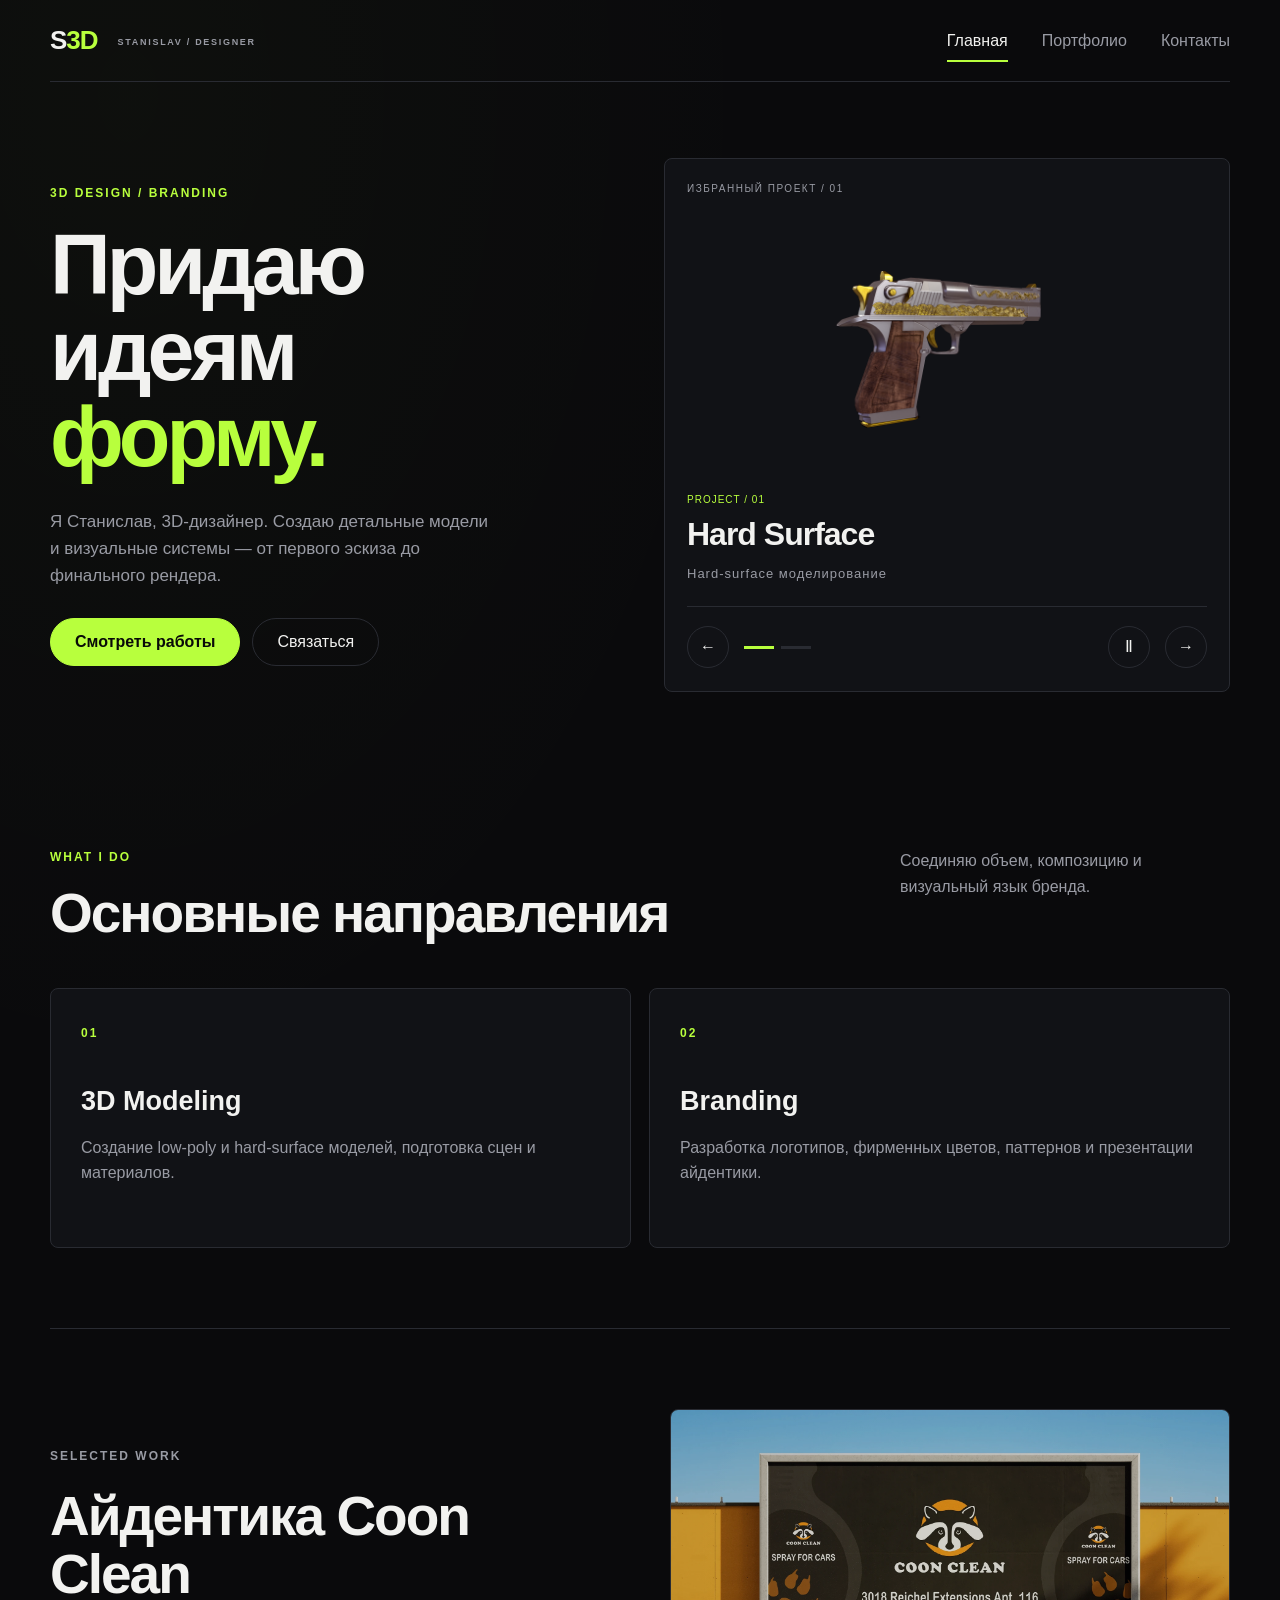
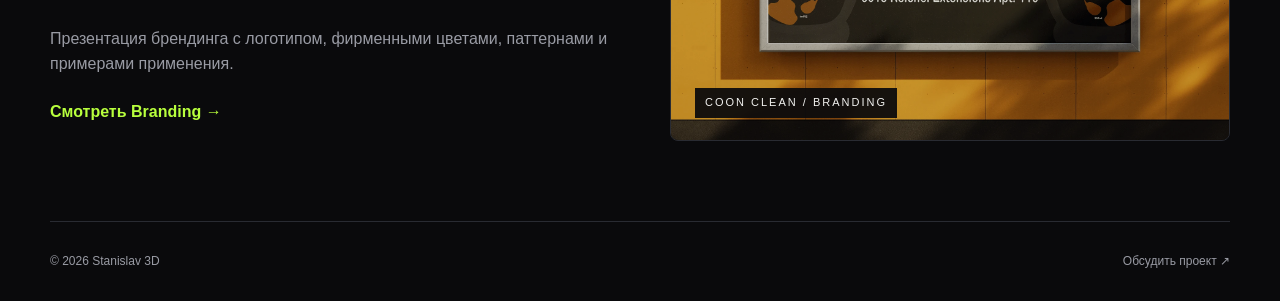
==== index.html @ 618aa7d1 "Initial commit" ====
<!DOCTYPE html>
<html lang="ru">
<head>
  <meta charset="UTF-8">
  <meta name="viewport" content="width=device-width, initial-scale=1.0">
  <meta name="description" content="3D дизайнер — портфолио и интерактивные проекты.">
  <title>Stanislav 3D — Главная</title>
  <link rel="icon" href="favicon.svg" type="image/svg+xml">
  <link rel="stylesheet" href="css/style.css">
</head>
<body>
  <a class="skip-link" href="#main">Перейти к содержимому</a>
  <header class="site-header">
    <a class="logo" href="index.html">S<span>3D</span></a>
    <button class="menu-toggle" aria-controls="mainNav" aria-label="Открыть меню" aria-expanded="false">☰</button>
    <nav id="mainNav" class="main-nav" aria-label="Основная навигация">
      <a class="active" aria-current="page" href="index.html">Главная</a>
      <a href="portfolio.html">Портфолио</a>
      <a href="contacts.html">Контакты</a>
    </nav>
  </header>

  <main id="main">
    <section class="hero">
      <div class="hero-content">
        <p class="eyebrow">3D DESIGN / BRANDING</p>
        <h1>Придаю идеям <span>форму.</span></h1>
        <p class="hero-text">Я Станислав, 3D-дизайнер. Создаю детальные модели и визуальные системы — от первого эскиза до финального рендера.</p>
        <div class="hero-actions">
          <a class="btn btn-primary" href="portfolio.html">Смотреть работы</a>
          <a class="btn btn-secondary" href="contacts.html">Связаться</a>
        </div>
      </div>

      <div class="hero-slider" tabindex="0" aria-roledescription="карусель" aria-label="Слайдер проектов">
        <div class="slides">
          <article class="slide active">
            <div class="slide-number">ИЗБРАННЫЙ ПРОЕКТ / 01</div><img class="slide-image" src="images/gun.png" alt="Hard-surface модель — авторский рендер">
            <div>
              <p>PROJECT / 01</p>
              <h2>Hard Surface</h2>
              <span>Hard-surface моделирование</span>
            </div>
          </article>
          <article class="slide">
            <div class="slide-number">ИЗБРАННЫЙ ПРОЕКТ / 02</div><img class="slide-image" src="branding/1.png" alt="Айдентика Coon Clean">
            <div>
              <p>PROJECT / 02</p>
              <h2>Coon Clean</h2>
              <span>Айдентика и визуальные системы</span>
            </div>
          </article>
        </div>
        <div class="slider-controls">
          <button id="prevSlide" aria-label="Предыдущий слайд">←</button>
          <div id="sliderDots" class="slider-dots"></div><button id="pauseSlide" aria-label="Остановить слайдер" aria-pressed="false">Ⅱ</button>
          <button id="nextSlide" aria-label="Следующий слайд">→</button>
        </div>
      </div>
    </section>

    <section class="section">
      <div class="section-heading">
        <div>
          <p class="eyebrow">WHAT I DO</p>
          <h2>Основные направления</h2>
        </div>
        <p class="section-note">Соединяю объем, композицию и визуальный язык бренда.</p>
      </div>
      <div class="feature-grid">
        <article class="feature-card">
          <span class="feature-icon">01</span>
          <h3>3D Modeling</h3>
          <p>Создание low-poly и hard-surface моделей, подготовка сцен и материалов.</p>
        </article>
        <article class="feature-card">
          <span class="feature-icon">02</span>
          <h3>Branding</h3>
          <p>Разработка логотипов, фирменных цветов, паттернов и презентации айдентики.</p>
        </article>
      </div>
    </section>

    <section class="section showcase">
      <div>
        <p class="eyebrow">SELECTED WORK</p>
        <h2>Айдентика Coon Clean</h2>
        <p>Презентация брендинга с логотипом, фирменными цветами, паттернами и примерами применения.</p>
        <a class="text-link" href="portfolio.html?filter=branding">Смотреть Branding →</a>
      </div>
      <div class="showcase-box">
        <img src="branding/4.png" alt="Пример рекламного макета бренда Coon Clean" loading="lazy">
        <span>COON CLEAN / BRANDING</span>
      </div>
    </section>
  </main>

  <footer class="site-footer">
    <span>© 2026 Stanislav 3D</span>
    <a href="contacts.html">Обсудить проект ↗</a>
  </footer>
  <script src="js/main.js"></script>
  <script src="js/slider.js"></script>
</body>
</html>
---- css/style.css ----
:root {
  --bg: #0a0a0c;
  --surface: #111216;
  --surface-2: #17181d;
  --text: #f2f2f0;
  --muted: #999ba4;
  --line: #292b32;
  --accent: #b8ff3d;
  --danger: #ff6b6b;
  --max: 1180px;
  --radius: 20px;
}

* { box-sizing: border-box; margin: 0; padding: 0; }
html { scroll-behavior: smooth; }
body {
  background: var(--bg);
  color: var(--text);
  font-family: Arial, Helvetica, sans-serif;
  line-height: 1.6;
}
a { color: inherit; text-decoration: none; }
button, input, textarea, select { font: inherit; }
button { cursor: pointer; }

.site-header {
  width: min(var(--max), calc(100% - 40px));
  margin: 0 auto;
  min-height: 82px;
  display: flex;
  align-items: center;
  justify-content: space-between;
  border-bottom: 1px solid var(--line);
}
.logo { font-size: 26px; font-weight: 800; letter-spacing: -1px; }
.logo span { color: var(--accent); }
.main-nav { display: flex; gap: 34px; }
.main-nav a { color: var(--muted); position: relative; transition: color .25s ease; }
.main-nav a:hover, .main-nav a.active { color: var(--text); }
.main-nav a.active::after {
  content: "";
  position: absolute;
  left: 0; right: 0; bottom: -9px;
  height: 2px;
  background: var(--accent);
}
.menu-toggle { display: none; background: none; border: 0; color: var(--text); font-size: 26px; }

.hero {
  width: min(var(--max), calc(100% - 40px));
  min-height: 650px;
  margin: 0 auto;
  display: grid;
  grid-template-columns: 1.15fr .85fr;
  gap: 70px;
  align-items: center;
}
.eyebrow { color: var(--accent); font-size: 12px; letter-spacing: 2px; font-weight: 700; margin-bottom: 18px; }
.hero h1, .page-hero h1 { font-size: clamp(46px, 7vw, 82px); line-height: .98; letter-spacing: -4px; max-width: 800px; }
.hero h1 span { color: var(--accent); }
.hero-text { max-width: 590px; color: var(--muted); font-size: 18px; margin: 28px 0; }
.hero-actions { display: flex; gap: 12px; flex-wrap: wrap; }

.btn {
  display: inline-flex; align-items: center; justify-content: center;
  min-height: 48px; padding: 0 24px; border-radius: 100px;
  border: 1px solid var(--line); transition: transform .25s ease, background .25s ease, color .25s ease;
}
.btn:hover { transform: translateY(-3px); }
.btn-primary { background: var(--accent); color: #090a08; border-color: var(--accent); font-weight: 700; }
.btn-secondary { color: var(--text); background: transparent; }

.hero-slider {
  min-height: 420px; border: 1px solid var(--line); border-radius: var(--radius);
  background: linear-gradient(145deg, #17191e, #0c0d10);
  padding: 28px; display: flex; flex-direction: column; justify-content: space-between;
  overflow: hidden;
}
.slides { position: relative; min-height: 330px; }
.slide {
  position: absolute; inset: 0; opacity: 0; transform: translateX(30px);
  transition: opacity .45s ease, transform .45s ease;
  display: flex; flex-direction: column; justify-content: space-between;
}
.slide.active { opacity: 1; transform: translateX(0); }
.slide::before {
  content: ""; position: absolute; width: 180px; height: 180px; border-radius: 50%;
  background: var(--accent); filter: blur(70px); opacity: .12; right: 15%; top: 20%;
}
.slide-number { font-size: 13px; color: var(--muted); }
.slide h2 { font-size: 48px; line-height: 1; margin: 10px 0; }
.slide p, .slide span { color: var(--muted); font-size: 13px; letter-spacing: 1px; }
.slider-controls { display: flex; align-items: center; gap: 15px; }
.slider-controls button {
  width: 42px; height: 42px; border-radius: 50%; border: 1px solid var(--line);
  color: var(--text); background: transparent;
}
.slider-dots { display: flex; gap: 7px; flex: 1; }
.slider-dot { width: 22px; height: 3px; border: 0; background: var(--line); }
.slider-dot.active { background: var(--accent); }

.section { width: min(var(--max), calc(100% - 40px)); margin: 0 auto; padding: 100px 0; }
.section-heading { display: flex; justify-content: space-between; gap: 40px; margin-bottom: 45px; }
.section h2 { font-size: clamp(34px, 5vw, 55px); line-height: 1.05; letter-spacing: -2px; }
.section-note { color: var(--muted); max-width: 330px; }
.feature-grid { display: grid; grid-template-columns: repeat(3, 1fr); gap: 18px; }
.feature-card {
  background: var(--surface); border: 1px solid var(--line); border-radius: var(--radius);
  padding: 30px; min-height: 260px; transition: transform .25s ease, border-color .25s ease;
}
.feature-card:hover { transform: translateY(-7px); border-color: #464953; }
.feature-icon { color: var(--accent); font-size: 12px; letter-spacing: 2px; font-weight: 700; }
.feature-card h3 { font-size: 27px; margin: 65px 0 12px; }
.feature-card p, .showcase p { color: var(--muted); }
.showcase { display: grid; grid-template-columns: 1fr 1fr; gap: 60px; align-items: center; }
.showcase p { max-width: 560px; margin: 22px 0; }
.text-link { color: var(--accent); font-weight: 700; }
.showcase-box {
  min-height: 330px; border: 1px solid var(--line); border-radius: var(--radius);
  background: radial-gradient(circle at 50% 45%, #273020, #111216 45%, #0a0a0c 75%);
  display: grid; place-items: center; position: relative; overflow: hidden;
}
.showcase-box img { display: block; width: 100%; height: 100%; min-height: 330px; object-fit: cover; opacity: .82; }
.showcase-box span { position: absolute; bottom: 22px; left: 24px; font-size: 11px; letter-spacing: 2px; color: var(--muted); }

.page-hero { width: min(var(--max), calc(100% - 40px)); margin: 0 auto; padding: 100px 0 40px; }
.page-hero p:last-child { color: var(--muted); max-width: 600px; margin-top: 25px; font-size: 18px; }

.filters { display: flex; gap: 10px; margin-bottom: 28px; flex-wrap: wrap; }
.filter-btn { padding: 10px 20px; border-radius: 100px; border: 1px solid var(--line); background: transparent; color: var(--muted); transition: .25s; }
.filter-btn:hover, .filter-btn.active { color: #090a08; background: var(--accent); border-color: var(--accent); }
.project-grid { display: grid; grid-template-columns: repeat(2, 1fr); gap: 18px; }
.project-card { background: var(--surface); border: 1px solid var(--line); border-radius: var(--radius); overflow: hidden; animation: appear .4s ease; }
.project-card.hidden { display: none; }
.project-visual { height: 290px; display: grid; place-items: center; font-size: 58px; font-weight: 800; letter-spacing: -4px; position: relative; overflow: hidden; }
.project-visual img { width: 100%; height: 100%; object-fit: cover; object-position: center; opacity: .72; transition: transform .4s ease, opacity .4s ease; }
.project-card:hover .project-visual img { transform: scale(1.04); opacity: .9; }
.project-visual span { position: absolute; z-index: 1; }
.project-visual::after { content: ""; position: absolute; width: 180px; height: 180px; border: 1px solid #ffffff20; transform: rotate(45deg); }
.visual-3d { background: radial-gradient(circle, #30362a, #12140f 60%); }
.project-info { padding: 24px; }
.project-info span { color: var(--accent); font-size: 11px; letter-spacing: 1.5px; }
.project-info h2 { font-size: 28px; margin: 8px 0; letter-spacing: -1px; }
.project-info p { color: var(--muted); }
.render-gallery { margin-top: 110px; }
.gallery-heading { margin-bottom: 28px; }
.render-grid { display: grid; grid-template-columns: repeat(2, 1fr); gap: 18px; }
.render-item { min-height: 290px; margin: 0; border: 1px solid var(--line); border-radius: var(--radius); background: #050506; overflow: hidden; }
.render-item-wide { grid-column: span 2; }
.render-item img { display: block; width: 100%; height: 100%; min-height: 290px; object-fit: cover; transition: transform .45s ease; }
.render-item:hover img { transform: scale(1.03); }
.filterable-project.hidden { display: none; }
.branding-gallery { margin-top: 110px; }
.branding-grid { display: grid; grid-template-columns: repeat(2, 1fr); gap: 18px; }
.branding-item { min-height: 260px; margin: 0; border: 1px solid var(--line); border-radius: var(--radius); background: #050506; overflow: hidden; }
.branding-item-featured { grid-column: span 2; }
.branding-item img { display: block; width: 100%; height: 100%; min-height: 260px; object-fit: cover; transition: transform .45s ease; }
.branding-item:hover img { transform: scale(1.02); }

.three-layout { display: grid; grid-template-columns: 1.7fr .7fr; gap: 20px; }
.three-container { min-height: 560px; background: #08090b; border: 1px solid var(--line); border-radius: var(--radius); position: relative; overflow: hidden; }
.three-container canvas { display: block; width: 100%; height: 100%; }
.three-loading { position: absolute; inset: 0; display: grid; place-items: center; color: var(--muted); pointer-events: none; }
.three-info { background: var(--surface); border: 1px solid var(--line); border-radius: var(--radius); padding: 30px; align-self: stretch; }
.three-info h3 { font-size: 27px; margin: 35px 0 15px; }
.three-info p { color: var(--muted); margin-bottom: 18px; }
code { color: var(--accent); }

.contact-section { display: grid; grid-template-columns: .8fr 1.2fr; gap: 80px; }
.contact-details h2 { font-size: 55px; line-height: 1; letter-spacing: -2px; }
.contact-details > p:not(.eyebrow) { color: var(--muted); margin: 25px 0 45px; max-width: 400px; }
.contact-list { display: grid; gap: 22px; }
.contact-list div { display: grid; gap: 4px; }
.contact-list span { color: var(--muted); font-size: 12px; text-transform: uppercase; letter-spacing: 1.5px; }
.contact-list strong { font-size: 17px; }
.contact-form { background: var(--surface); border: 1px solid var(--line); border-radius: var(--radius); padding: 32px; }
.form-row { margin-bottom: 22px; }
.form-row label { display: block; font-size: 13px; margin-bottom: 8px; }
.form-row input, .form-row textarea, .form-row select {
  width: 100%; border: 1px solid var(--line); border-radius: 10px; background: var(--bg);
  color: var(--text); padding: 14px 15px; outline: none; transition: border-color .2s;
}
.form-row textarea { resize: vertical; min-height: 140px; }
.form-row input:focus, .form-row textarea:focus, .form-row select:focus { border-color: var(--accent); }
.form-row.invalid input, .form-row.invalid textarea, .form-row.invalid select { border-color: var(--danger); }
.error { display: block; color: var(--danger); min-height: 18px; margin-top: 5px; font-size: 12px; }
.form-submit { border: 0; width: 100%; }
.form-status { min-height: 25px; margin-top: 15px; font-size: 14px; }
.form-status.success { color: var(--accent); }
.form-status.error-status { color: var(--danger); }

.site-footer {
  width: min(var(--max), calc(100% - 40px)); margin: 0 auto; padding: 30px 0;
  border-top: 1px solid var(--line); display: flex; justify-content: space-between;
  color: var(--muted); font-size: 12px;
}

@keyframes appear { from { opacity: 0; transform: translateY(10px); } to { opacity: 1; transform: translateY(0); } }

@media (max-width: 850px) {
  .hero { grid-template-columns: 1fr; padding: 70px 0; }
  .hero-slider { min-height: 360px; }
  .feature-grid, .project-grid { grid-template-columns: 1fr; }
  .render-grid { grid-template-columns: 1fr; }
  .render-item-wide { grid-column: auto; }
  .branding-grid { grid-template-columns: 1fr; }
  .branding-item-featured { grid-column: auto; }
  .showcase, .contact-section, .three-layout { grid-template-columns: 1fr; }
  .section-heading { display: block; }
  .section-note { margin-top: 18px; }
}
@media (max-width: 650px) {
  .site-header { width: min(var(--max), calc(100% - 28px)); }
  .main-nav {
    position: absolute; top: 72px; left: 14px; right: 14px; z-index: 10;
    background: var(--surface); border: 1px solid var(--line); border-radius: 14px;
    padding: 15px; display: none; flex-direction: column; gap: 0;
  }
  .main-nav.open { display: flex; animation: appear .2s ease; }
  .main-nav a { padding: 12px; }
  .main-nav a.active::after { display: none; }
  .menu-toggle { display: block; }
  .hero, .section, .page-hero { width: min(var(--max), calc(100% - 28px)); }
  .hero h1, .page-hero h1 { font-size: 48px; letter-spacing: -2.5px; }
  .section { padding: 70px 0; }
  .hero { min-height: auto; }
  .contact-form { padding: 22px; }
  .three-container { min-height: 400px; }
  .site-footer { width: min(var(--max), calc(100% - 28px)); flex-direction: column; gap: 7px; }
}/* Shared finishing layer: accessible controls and responsive editorial layout. */
[hidden] { display: none !important; }
:focus-visible { outline: 2px solid var(--accent); outline-offset: 5px; }
.skip-link { position: fixed; top: -80px; left: 20px; z-index: 100; padding: 12px 20px; background: var(--accent); color: var(--bg); }
.skip-link:focus { top: 12px; }
body { background-image: radial-gradient(ellipse at 10% 5%, #b8ff3d06, transparent 40%); }
.site-header { position: relative; z-index: 20; }
.logo::after { content: 'STANISLAV / DESIGNER'; font-size: 9px; letter-spacing: 1.7px; color: var(--muted); margin-left: 20px; vertical-align: middle; }
.hero { grid-template-columns: 1fr 1fr; gap: 48px; padding: 76px 0; }
.hero h1 { font-size: clamp(58px, 6.6vw, 90px); line-height: 1.02; }
.hero h1 span { display: block; }
.hero-text { font-size: 17px; max-width: 450px; }
.hero-slider { padding: 22px; min-height: 510px; background: #111216; border-radius: 8px; }
.slides { min-height: 405px; }
.slide { pointer-events: none; transform: translateX(16px); }
.slide.active { pointer-events: auto; }
.slide::before { display: none; }
.slide-image { width: 100%; height: 245px; object-fit: contain; border-radius: 4px; }
.slide h2 { font-size: 32px; letter-spacing: -1px; }
.slide p { font-size: 10px; color: var(--accent); }
.slide-number { letter-spacing: 1.5px; font-size: 10px; }
.slider-controls { margin-top: 20px; padding-top: 18px; border-top: 1px solid var(--line); }
.slider-controls button { flex-shrink: 0; transition: border-color .2s, background .2s; }
.slider-controls button:hover { border-color: var(--accent); }
.slider-controls .slider-dot { width: 30px; height: 44px; border: none; border-radius: 0; background: linear-gradient(var(--line),var(--line)) center / 100% 3px no-repeat; }
.slider-controls .slider-dot.active { background-image: linear-gradient(var(--accent),var(--accent)); }
.section { padding: 80px 0; }
.feature-grid { grid-template-columns: repeat(2,minmax(0,1fr)); }
.feature-card { border-radius: 8px; }
.feature-card h3 { margin-top: 35px; }
.showcase { border-top: 1px solid var(--line); }
.showcase-box { border-radius: 8px; }
.showcase-box span { background: #0a0a0cee; color: var(--text); padding: 6px 10px; }
.project-visual::after { display: none; }
.project-visual img { opacity: 1; object-fit: contain; }
.project-visual span { bottom: 16px; right: 16px; background: var(--accent); color: var(--bg); padding: 8px 14px; border-radius: 30px; font-size: 12px; letter-spacing: 0; }
.project-card { border-radius: 8px; }
.results-count { color: var(--muted); font-size: 13px; margin: -12px 0 24px; }
.render-item img, .branding-item img { height: auto; min-height: 0; object-fit: contain; }
.render-item, .branding-item { min-height: 0; align-self: start; border-radius: 8px; }
.three-container { height: 560px; min-height: 0; }
.three-loading { text-align: center; padding: 28px; background: #08090be6; z-index: 1; }
.viewer-controls { display: grid; gap: 10px; margin: 25px 0; }
.viewer-controls .btn { justify-content: flex-start; border-radius: 8px; }
.viewer-controls [aria-pressed='true'] { color: var(--bg); background: var(--accent); }
.viewer-controls input { width: 100%; height: 40px; background: transparent; border: 1px solid var(--line); cursor: pointer; }
button:disabled, input:disabled { opacity: .45; cursor: wait; }
.model-status, .form-note { color: var(--muted); font-size: 13px; }
.form-note { margin-bottom: 24px; }
.form-row input, .form-row textarea, .form-row select { font-size: 16px; }
.page-hero h1 { line-height: 1.07; }
.contact-section { gap: 55px; }
.three-section { scroll-margin-top: 24px; }
@media (max-width: 1000px) { .hero { gap: 28px; } .hero h1 { font-size: 66px; } .three-layout { grid-template-columns: 1.4fr 1fr; } }
@media (max-width: 850px) { .hero, .three-layout { grid-template-columns: minmax(0,1fr); } .hero { padding-top: 55px; } .hero-slider { min-height: 500px; } .slide-image { height: 260px; } .contact-section { gap: 35px; } }
@media (max-width: 650px) { .logo::after { display: none; } .feature-grid { grid-template-columns: minmax(0,1fr); } .hero h1 { font-size: clamp(48px,12vw,68px); } .hero { gap: 42px; } .hero-slider { padding: 18px; min-height: 460px; } .slides { min-height: 360px; } .slide-image { height: 220px; } .page-hero { padding-top: 65px; } .page-hero h1 { font-size: 44px; overflow-wrap: anywhere; } .section { padding: 55px 0; } .three-container { height: 390px; } .main-nav { top: 78px; } .contact-form { padding: 20px; } .section h2 { font-size: 34px; } }
@media (prefers-reduced-motion: reduce) { *, *::before, *::after { animation: none !important; transition: none !important; scroll-behavior: auto !important; } }
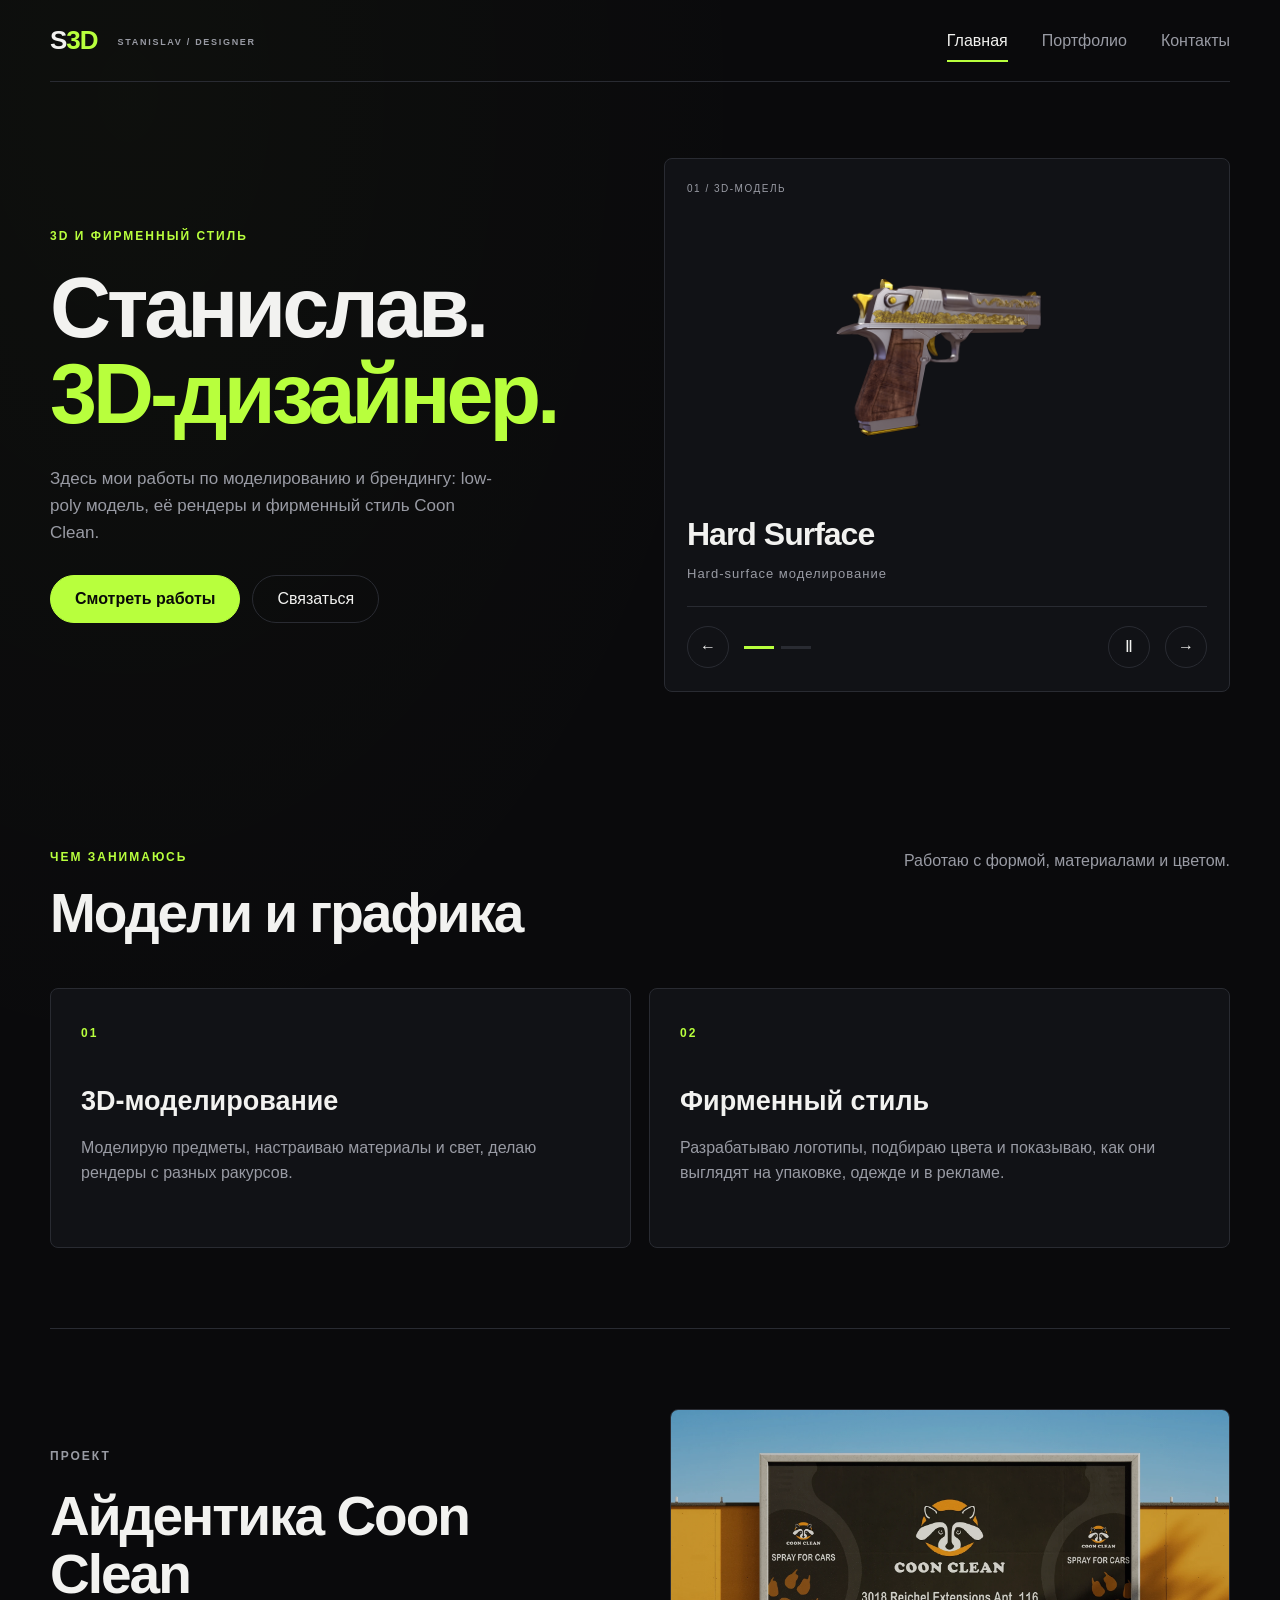
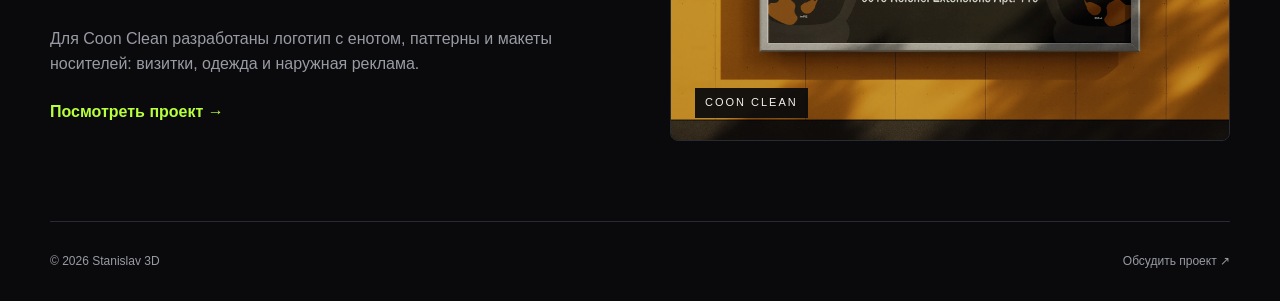
==== commit e6827b79: "Уточнить тексты портфолио и упростить документацию" ====
--- a/index.html
+++ b/index.html
@@ -1,105 +1,159 @@
-<!DOCTYPE html>
+<!doctype html>
 <html lang="ru">
-<head>
-  <meta charset="UTF-8">
-  <meta name="viewport" content="width=device-width, initial-scale=1.0">
-  <meta name="description" content="3D дизайнер — портфолио и интерактивные проекты.">
-  <title>Stanislav 3D — Главная</title>
-  <link rel="icon" href="favicon.svg" type="image/svg+xml">
-  <link rel="stylesheet" href="css/style.css">
-</head>
-<body>
-  <a class="skip-link" href="#main">Перейти к содержимому</a>
-  <header class="site-header">
-    <a class="logo" href="index.html">S<span>3D</span></a>
-    <button class="menu-toggle" aria-controls="mainNav" aria-label="Открыть меню" aria-expanded="false">☰</button>
-    <nav id="mainNav" class="main-nav" aria-label="Основная навигация">
-      <a class="active" aria-current="page" href="index.html">Главная</a>
-      <a href="portfolio.html">Портфолио</a>
-      <a href="contacts.html">Контакты</a>
-    </nav>
-  </header>
+  <head>
+    <meta charset="UTF-8" />
+    <meta name="viewport" content="width=device-width, initial-scale=1.0" />
+    <meta
+      name="description"
+      content="3D дизайнер — портфолио и интерактивные проекты."
+    />
+    <title>Stanislav 3D — Главная</title>
+    <link rel="icon" href="favicon.svg" type="image/svg+xml" />
+    <link rel="stylesheet" href="css/style.css" />
+  </head>
+  <body>
+    <a class="skip-link" href="#main">Перейти к содержимому</a>
+    <header class="site-header">
+      <a class="logo" href="index.html">S<span>3D</span></a>
+      <button
+        class="menu-toggle"
+        aria-controls="mainNav"
+        aria-label="Открыть меню"
+        aria-expanded="false"
+      >
+        ☰
+      </button>
+      <nav id="mainNav" class="main-nav" aria-label="Основная навигация">
+        <a class="active" aria-current="page" href="index.html">Главная</a>
+        <a href="portfolio.html">Портфолио</a>
+        <a href="contacts.html">Контакты</a>
+      </nav>
+    </header>
 
-  <main id="main">
-    <section class="hero">
-      <div class="hero-content">
-        <p class="eyebrow">3D DESIGN / BRANDING</p>
-        <h1>Придаю идеям <span>форму.</span></h1>
-        <p class="hero-text">Я Станислав, 3D-дизайнер. Создаю детальные модели и визуальные системы — от первого эскиза до финального рендера.</p>
-        <div class="hero-actions">
-          <a class="btn btn-primary" href="portfolio.html">Смотреть работы</a>
-          <a class="btn btn-secondary" href="contacts.html">Связаться</a>
+    <main id="main">
+      <section class="hero">
+        <div class="hero-content">
+          <p class="eyebrow">3D И ФИРМЕННЫЙ СТИЛЬ</p>
+          <h1>Станислав.<br /><span>3D-дизайнер.</span></h1>
+          <p class="hero-text">
+            Здесь мои работы по моделированию и брендингу: low-poly модель, её
+            рендеры и фирменный стиль Coon Clean.
+          </p>
+          <div class="hero-actions">
+            <a class="btn btn-primary" href="portfolio.html">Смотреть работы</a>
+            <a class="btn btn-secondary" href="contacts.html">Связаться</a>
+          </div>
         </div>
-      </div>
 
-      <div class="hero-slider" tabindex="0" aria-roledescription="карусель" aria-label="Слайдер проектов">
-        <div class="slides">
-          <article class="slide active">
-            <div class="slide-number">ИЗБРАННЫЙ ПРОЕКТ / 01</div><img class="slide-image" src="images/gun.png" alt="Hard-surface модель — авторский рендер">
-            <div>
-              <p>PROJECT / 01</p>
-              <h2>Hard Surface</h2>
-              <span>Hard-surface моделирование</span>
-            </div>
+        <div
+          class="hero-slider"
+          tabindex="0"
+          aria-roledescription="карусель"
+          aria-label="Слайдер проектов"
+        >
+          <div class="slides">
+            <article class="slide active">
+              <div class="slide-number">01 / 3D-МОДЕЛЬ</div>
+              <img
+                width="2000"
+                height="2000"
+                class="slide-image"
+                src="images/gun.png"
+                alt="Рендер модели пистолета"
+              />
+              <div>
+                <h2>Hard Surface</h2>
+                <span>Hard-surface моделирование</span>
+              </div>
+            </article>
+            <article class="slide">
+              <div class="slide-number">02 / COON CLEAN</div>
+              <img
+                width="1920"
+                height="1079"
+                class="slide-image"
+                src="branding/1.png"
+                alt="Айдентика Coon Clean"
+              />
+              <div>
+                <h2>Coon Clean</h2>
+                <span>Логотип и фирменный стиль</span>
+              </div>
+            </article>
+          </div>
+          <div class="slider-controls">
+            <button id="prevSlide" aria-label="Предыдущий слайд">←</button>
+            <div id="sliderDots" class="slider-dots"></div>
+            <button
+              id="pauseSlide"
+              aria-label="Остановить слайдер"
+              aria-pressed="false"
+            >
+              Ⅱ
+            </button>
+            <button id="nextSlide" aria-label="Следующий слайд">→</button>
+          </div>
+        </div>
+      </section>
+
+      <section class="section">
+        <div class="section-heading">
+          <div>
+            <p class="eyebrow">ЧЕМ ЗАНИМАЮСЬ</p>
+            <h2>Модели и графика</h2>
+          </div>
+          <p class="section-note">Работаю с формой, материалами и цветом.</p>
+        </div>
+        <div class="feature-grid">
+          <article class="feature-card">
+            <span class="feature-icon">01</span>
+            <h3>3D-моделирование</h3>
+            <p>
+              Моделирую предметы, настраиваю материалы и свет, делаю рендеры с
+              разных ракурсов.
+            </p>
           </article>
-          <article class="slide">
-            <div class="slide-number">ИЗБРАННЫЙ ПРОЕКТ / 02</div><img class="slide-image" src="branding/1.png" alt="Айдентика Coon Clean">
-            <div>
-              <p>PROJECT / 02</p>
-              <h2>Coon Clean</h2>
-              <span>Айдентика и визуальные системы</span>
-            </div>
+          <article class="feature-card">
+            <span class="feature-icon">02</span>
+            <h3>Фирменный стиль</h3>
+            <p>
+              Разрабатываю логотипы, подбираю цвета и показываю, как они
+              выглядят на упаковке, одежде и в рекламе.
+            </p>
           </article>
         </div>
-        <div class="slider-controls">
-          <button id="prevSlide" aria-label="Предыдущий слайд">←</button>
-          <div id="sliderDots" class="slider-dots"></div><button id="pauseSlide" aria-label="Остановить слайдер" aria-pressed="false">Ⅱ</button>
-          <button id="nextSlide" aria-label="Следующий слайд">→</button>
+      </section>
+
+      <section class="section showcase">
+        <div>
+          <p class="eyebrow">ПРОЕКТ</p>
+          <h2>Айдентика Coon Clean</h2>
+          <p>
+            Для Coon Clean разработаны логотип с енотом, паттерны и макеты
+            носителей: визитки, одежда и наружная реклама.
+          </p>
+          <a class="text-link" href="portfolio.html?filter=branding"
+            >Посмотреть проект →</a
+          >
         </div>
-      </div>
-    </section>
+        <div class="showcase-box">
+          <img
+            width="1920"
+            height="1079"
+            src="branding/4.png"
+            alt="Пример рекламного макета бренда Coon Clean"
+            loading="lazy"
+          />
+          <span>COON CLEAN</span>
+        </div>
+      </section>
+    </main>
 
-    <section class="section">
-      <div class="section-heading">
-        <div>
-          <p class="eyebrow">WHAT I DO</p>
-          <h2>Основные направления</h2>
-        </div>
-        <p class="section-note">Соединяю объем, композицию и визуальный язык бренда.</p>
-      </div>
-      <div class="feature-grid">
-        <article class="feature-card">
-          <span class="feature-icon">01</span>
-          <h3>3D Modeling</h3>
-          <p>Создание low-poly и hard-surface моделей, подготовка сцен и материалов.</p>
-        </article>
-        <article class="feature-card">
-          <span class="feature-icon">02</span>
-          <h3>Branding</h3>
-          <p>Разработка логотипов, фирменных цветов, паттернов и презентации айдентики.</p>
-        </article>
-      </div>
-    </section>
-
-    <section class="section showcase">
-      <div>
-        <p class="eyebrow">SELECTED WORK</p>
-        <h2>Айдентика Coon Clean</h2>
-        <p>Презентация брендинга с логотипом, фирменными цветами, паттернами и примерами применения.</p>
-        <a class="text-link" href="portfolio.html?filter=branding">Смотреть Branding →</a>
-      </div>
-      <div class="showcase-box">
-        <img src="branding/4.png" alt="Пример рекламного макета бренда Coon Clean" loading="lazy">
-        <span>COON CLEAN / BRANDING</span>
-      </div>
-    </section>
-  </main>
-
-  <footer class="site-footer">
-    <span>© 2026 Stanislav 3D</span>
-    <a href="contacts.html">Обсудить проект ↗</a>
-  </footer>
-  <script src="js/main.js"></script>
-  <script src="js/slider.js"></script>
-</body>
-</html>+    <footer class="site-footer">
+      <span>© 2026 Stanislav 3D</span>
+      <a href="contacts.html">Обсудить проект ↗</a>
+    </footer>
+    <script src="js/main.js"></script>
+    <script src="js/slider.js"></script>
+  </body>
+</html>
